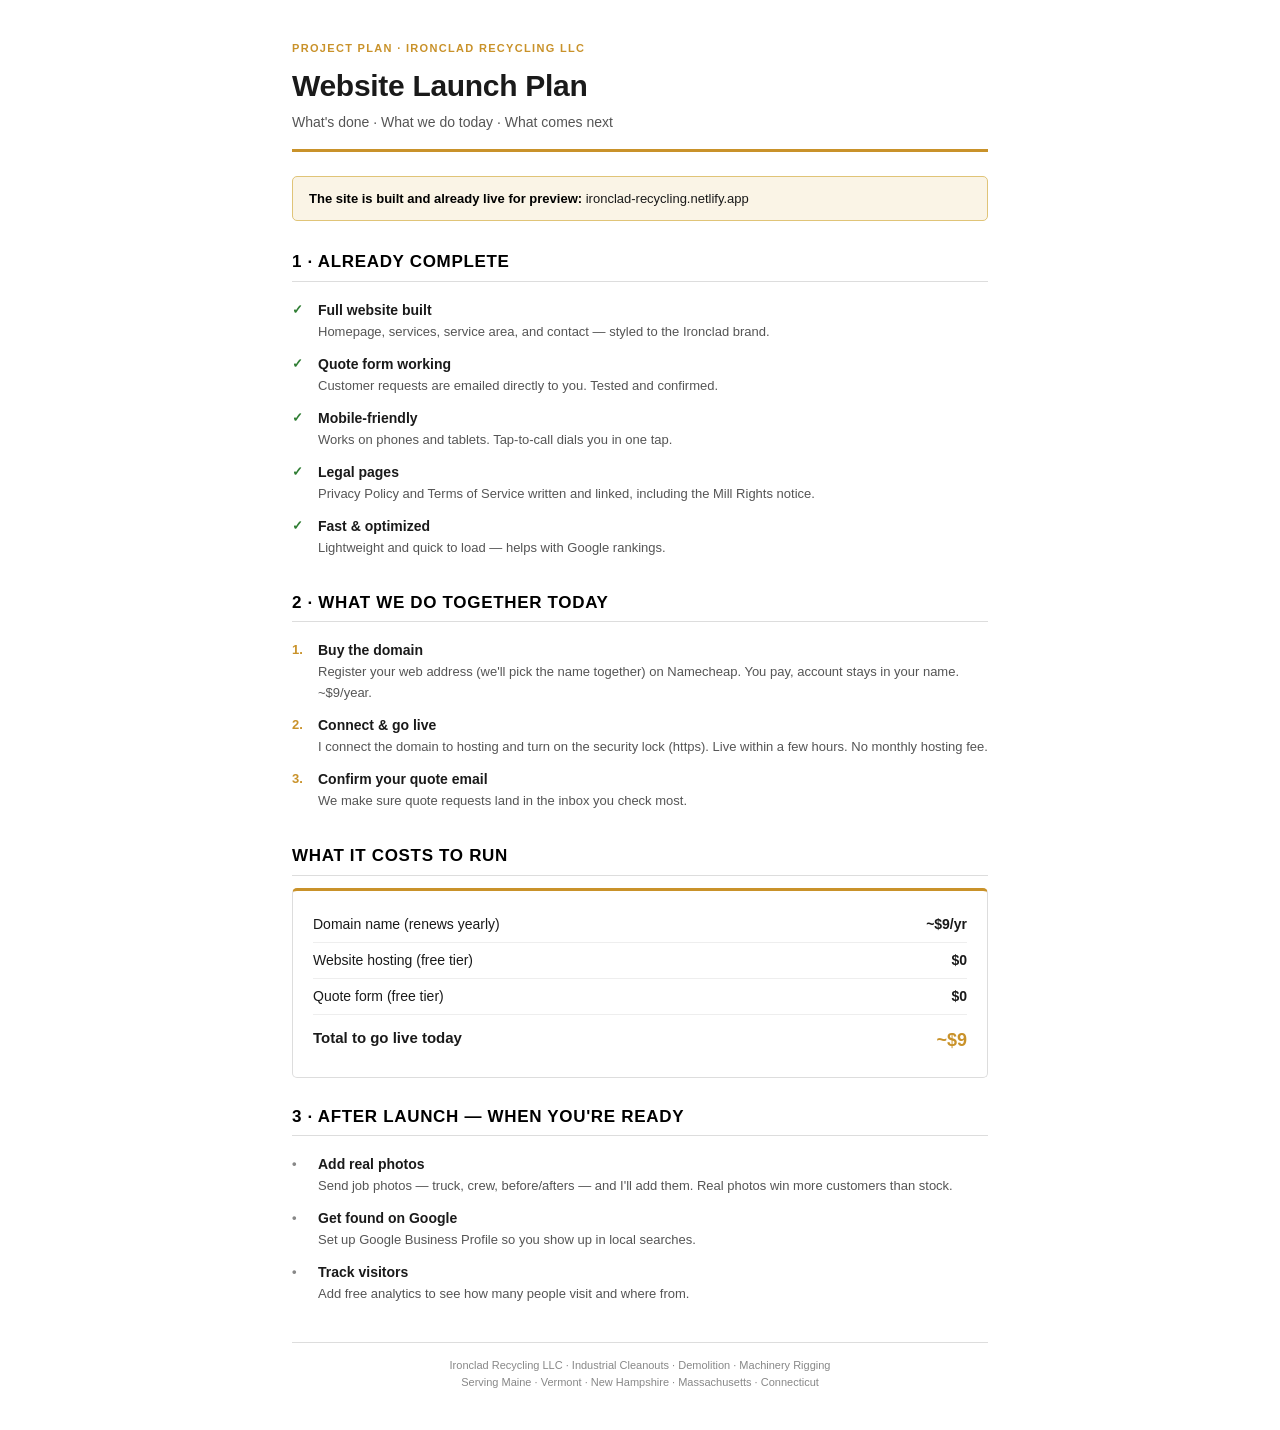
==== docs/client-meeting-plan-print.html @ de751997 "Add client meeting project plan (branded + print) Two presentation docs for the launch meeting: a br" ====
<!DOCTYPE html>
<html lang="en">
<head>
<meta charset="UTF-8">
<meta name="viewport" content="width=device-width, initial-scale=1.0">
<title>Ironclad Recycling — Project Plan (Print)</title>
<style>
  *{box-sizing:border-box;margin:0;padding:0}
  body{font-family:-apple-system,'Segoe UI',Helvetica,Arial,sans-serif;color:#1a1a1a;line-height:1.5;max-width:760px;margin:0 auto;padding:40px 32px}
  .top{border-bottom:3px solid #c9922a;padding-bottom:16px;margin-bottom:24px}
  .eyebrow{font-size:11px;letter-spacing:.12em;text-transform:uppercase;color:#c9922a;font-weight:700;margin-bottom:6px}
  h1{font-size:30px;letter-spacing:-.01em;margin-bottom:4px}
  .sub{font-size:14px;color:#555}
  .live{background:#faf4e6;border:1px solid #e0c478;border-radius:5px;padding:12px 16px;font-size:13px;margin-bottom:28px}
  .live strong{color:#000}
  h2{font-size:17px;text-transform:uppercase;letter-spacing:.04em;color:#000;border-bottom:1px solid #ddd;padding-bottom:6px;margin:26px 0 12px}
  ul{list-style:none;padding:0}
  li{padding:6px 0 6px 26px;position:relative;font-size:14px}
  li .mark{position:absolute;left:0;font-weight:700}
  .done li .mark{color:#2e7d32}
  .todo li .mark{color:#c9922a}
  .after li .mark{color:#888}
  li strong{display:block;font-size:14px}
  li span{font-size:13px;color:#555}
  .cost{border:1px solid #ddd;border-top:3px solid #c9922a;border-radius:5px;padding:16px 20px;margin-top:8px}
  .cost-row{display:flex;justify-content:space-between;padding:7px 0;border-bottom:1px solid #eee;font-size:14px}
  .cost-row:last-child{border-bottom:none;font-weight:700;font-size:15px;padding-top:12px}
  .cost-row .amt{font-weight:700}
  .cost-row.total .amt{color:#c9922a;font-size:18px}
  .foot{margin-top:32px;padding-top:14px;border-top:1px solid #ddd;font-size:11px;color:#888;text-align:center}
  @media print{body{padding:0}.live{background:#f7f7f7}}
</style>
</head>
<body>

<div class="top">
  <div class="eyebrow">Project Plan · Ironclad Recycling LLC</div>
  <h1>Website Launch Plan</h1>
  <div class="sub">What's done · What we do today · What comes next</div>
</div>

<div class="live">
  <strong>The site is built and already live for preview:</strong>
  ironclad-recycling.netlify.app
</div>

<h2>1 · Already Complete</h2>
<ul class="done">
  <li><span class="mark">✓</span><strong>Full website built</strong><span>Homepage, services, service area, and contact — styled to the Ironclad brand.</span></li>
  <li><span class="mark">✓</span><strong>Quote form working</strong><span>Customer requests are emailed directly to you. Tested and confirmed.</span></li>
  <li><span class="mark">✓</span><strong>Mobile-friendly</strong><span>Works on phones and tablets. Tap-to-call dials you in one tap.</span></li>
  <li><span class="mark">✓</span><strong>Legal pages</strong><span>Privacy Policy and Terms of Service written and linked, including the Mill Rights notice.</span></li>
  <li><span class="mark">✓</span><strong>Fast &amp; optimized</strong><span>Lightweight and quick to load — helps with Google rankings.</span></li>
</ul>

<h2>2 · What We Do Together Today</h2>
<ul class="todo">
  <li><span class="mark">1.</span><strong>Buy the domain</strong><span>Register your web address (we'll pick the name together) on Namecheap. You pay, account stays in your name. ~$9/year.</span></li>
  <li><span class="mark">2.</span><strong>Connect &amp; go live</strong><span>I connect the domain to hosting and turn on the security lock (https). Live within a few hours. No monthly hosting fee.</span></li>
  <li><span class="mark">3.</span><strong>Confirm your quote email</strong><span>We make sure quote requests land in the inbox you check most.</span></li>
</ul>

<h2>What It Costs to Run</h2>
<div class="cost">
  <div class="cost-row"><span>Domain name (renews yearly)</span><span class="amt">~$9/yr</span></div>
  <div class="cost-row"><span>Website hosting (free tier)</span><span class="amt">$0</span></div>
  <div class="cost-row"><span>Quote form (free tier)</span><span class="amt">$0</span></div>
  <div class="cost-row total"><span>Total to go live today</span><span class="amt">~$9</span></div>
</div>

<h2>3 · After Launch — When You're Ready</h2>
<ul class="after">
  <li><span class="mark">•</span><strong>Add real photos</strong><span>Send job photos — truck, crew, before/afters — and I'll add them. Real photos win more customers than stock.</span></li>
  <li><span class="mark">•</span><strong>Get found on Google</strong><span>Set up Google Business Profile so you show up in local searches.</span></li>
  <li><span class="mark">•</span><strong>Track visitors</strong><span>Add free analytics to see how many people visit and where from.</span></li>
</ul>

<div class="foot">
  Ironclad Recycling LLC · Industrial Cleanouts · Demolition · Machinery Rigging<br>
  Serving Maine · Vermont · New Hampshire · Massachusetts · Connecticut
</div>

</body>
</html>
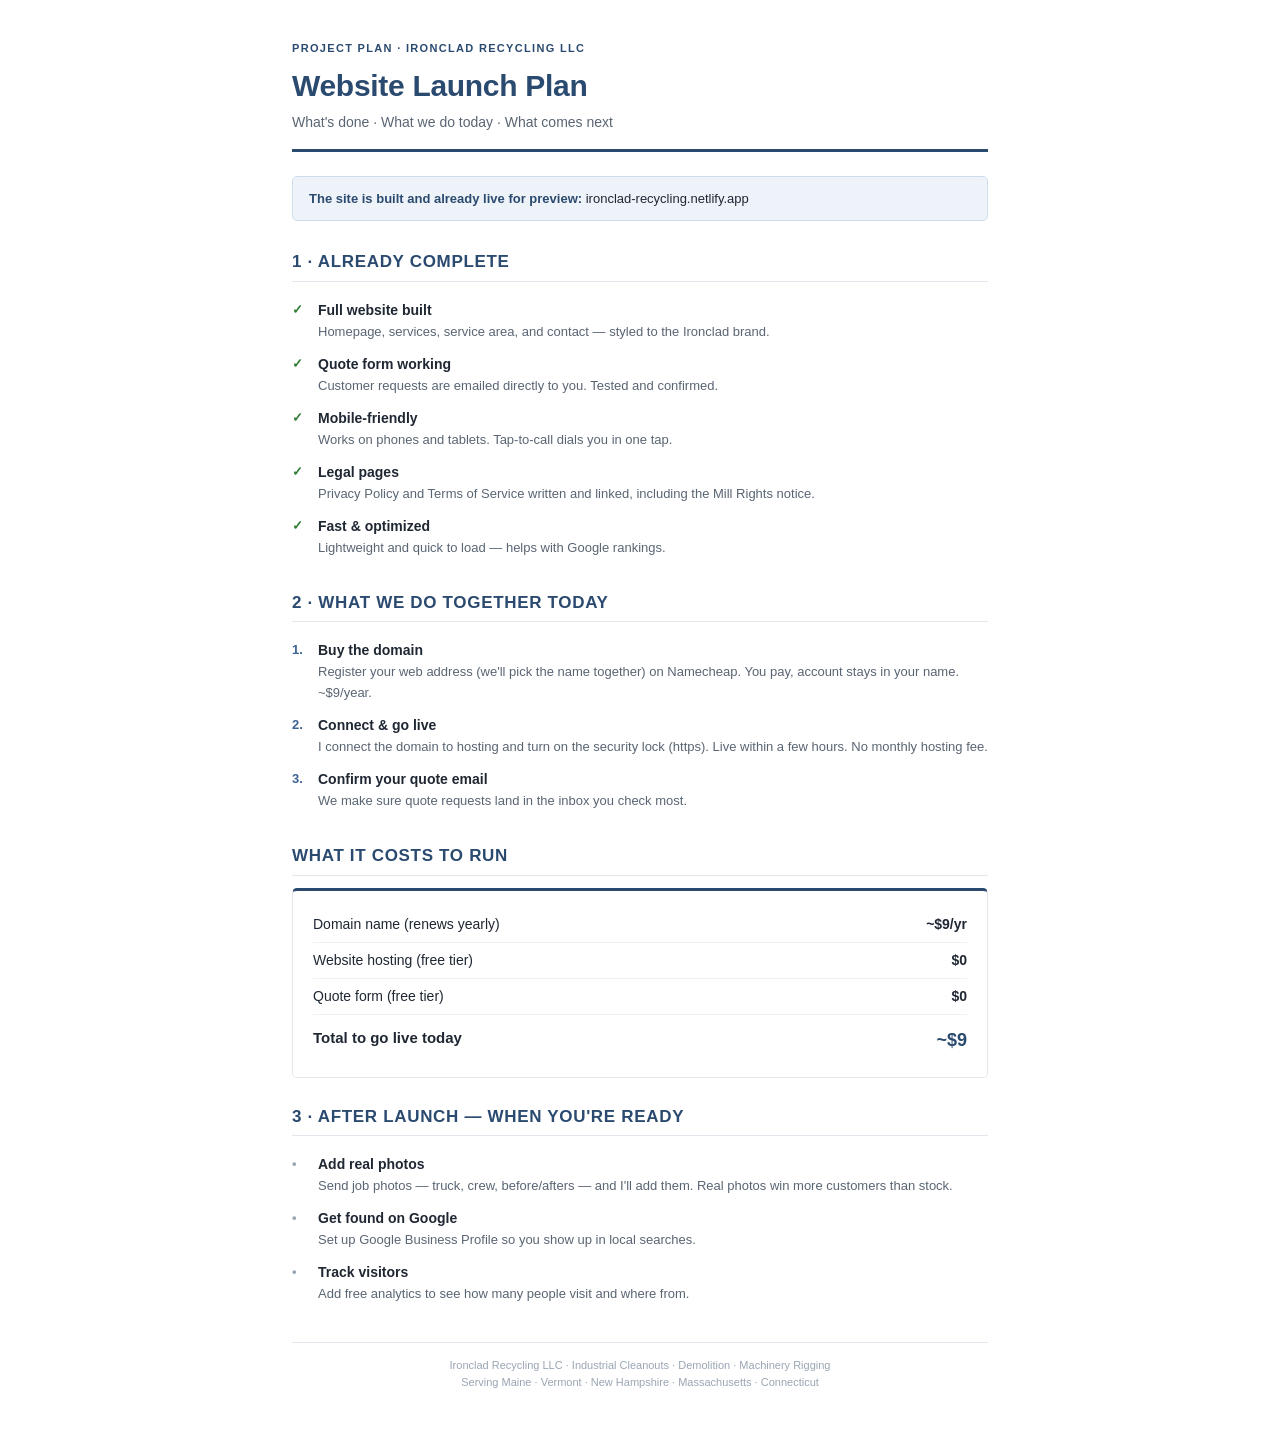
==== commit 75ae4766: "Restyle meeting plan with light slate-blue theme Switch both docs from black/orange to an off-white " ====
--- a/docs/client-meeting-plan-print.html
+++ b/docs/client-meeting-plan-print.html
@@ -6,29 +6,29 @@
 <title>Ironclad Recycling — Project Plan (Print)</title>
 <style>
   *{box-sizing:border-box;margin:0;padding:0}
-  body{font-family:-apple-system,'Segoe UI',Helvetica,Arial,sans-serif;color:#1a1a1a;line-height:1.5;max-width:760px;margin:0 auto;padding:40px 32px}
-  .top{border-bottom:3px solid #c9922a;padding-bottom:16px;margin-bottom:24px}
-  .eyebrow{font-size:11px;letter-spacing:.12em;text-transform:uppercase;color:#c9922a;font-weight:700;margin-bottom:6px}
-  h1{font-size:30px;letter-spacing:-.01em;margin-bottom:4px}
-  .sub{font-size:14px;color:#555}
-  .live{background:#faf4e6;border:1px solid #e0c478;border-radius:5px;padding:12px 16px;font-size:13px;margin-bottom:28px}
-  .live strong{color:#000}
-  h2{font-size:17px;text-transform:uppercase;letter-spacing:.04em;color:#000;border-bottom:1px solid #ddd;padding-bottom:6px;margin:26px 0 12px}
+  body{font-family:-apple-system,'Segoe UI',Helvetica,Arial,sans-serif;color:#1f2733;line-height:1.5;max-width:760px;margin:0 auto;padding:40px 32px}
+  .top{border-bottom:3px solid #2b4a6f;padding-bottom:16px;margin-bottom:24px}
+  .eyebrow{font-size:11px;letter-spacing:.12em;text-transform:uppercase;color:#2b4a6f;font-weight:700;margin-bottom:6px}
+  h1{font-size:30px;letter-spacing:-.01em;margin-bottom:4px;color:#2b4a6f}
+  .sub{font-size:14px;color:#5a6573}
+  .live{background:#eef3f9;border:1px solid #cfdcec;border-radius:5px;padding:12px 16px;font-size:13px;margin-bottom:28px}
+  .live strong{color:#2b4a6f}
+  h2{font-size:17px;text-transform:uppercase;letter-spacing:.04em;color:#2b4a6f;border-bottom:1px solid #e2e7ee;padding-bottom:6px;margin:26px 0 12px}
   ul{list-style:none;padding:0}
   li{padding:6px 0 6px 26px;position:relative;font-size:14px}
   li .mark{position:absolute;left:0;font-weight:700}
   .done li .mark{color:#2e7d32}
-  .todo li .mark{color:#c9922a}
-  .after li .mark{color:#888}
+  .todo li .mark{color:#3d6394}
+  .after li .mark{color:#9aa5b3}
   li strong{display:block;font-size:14px}
-  li span{font-size:13px;color:#555}
-  .cost{border:1px solid #ddd;border-top:3px solid #c9922a;border-radius:5px;padding:16px 20px;margin-top:8px}
-  .cost-row{display:flex;justify-content:space-between;padding:7px 0;border-bottom:1px solid #eee;font-size:14px}
+  li span{font-size:13px;color:#5a6573}
+  .cost{border:1px solid #e2e7ee;border-top:3px solid #2b4a6f;border-radius:5px;padding:16px 20px;margin-top:8px}
+  .cost-row{display:flex;justify-content:space-between;padding:7px 0;border-bottom:1px solid #eef1f5;font-size:14px}
   .cost-row:last-child{border-bottom:none;font-weight:700;font-size:15px;padding-top:12px}
   .cost-row .amt{font-weight:700}
-  .cost-row.total .amt{color:#c9922a;font-size:18px}
-  .foot{margin-top:32px;padding-top:14px;border-top:1px solid #ddd;font-size:11px;color:#888;text-align:center}
-  @media print{body{padding:0}.live{background:#f7f7f7}}
+  .cost-row.total .amt{color:#2b4a6f;font-size:18px}
+  .foot{margin-top:32px;padding-top:14px;border-top:1px solid #e2e7ee;font-size:11px;color:#9aa5b3;text-align:center}
+  @media print{body{padding:0}}
 </style>
 </head>
 <body>
